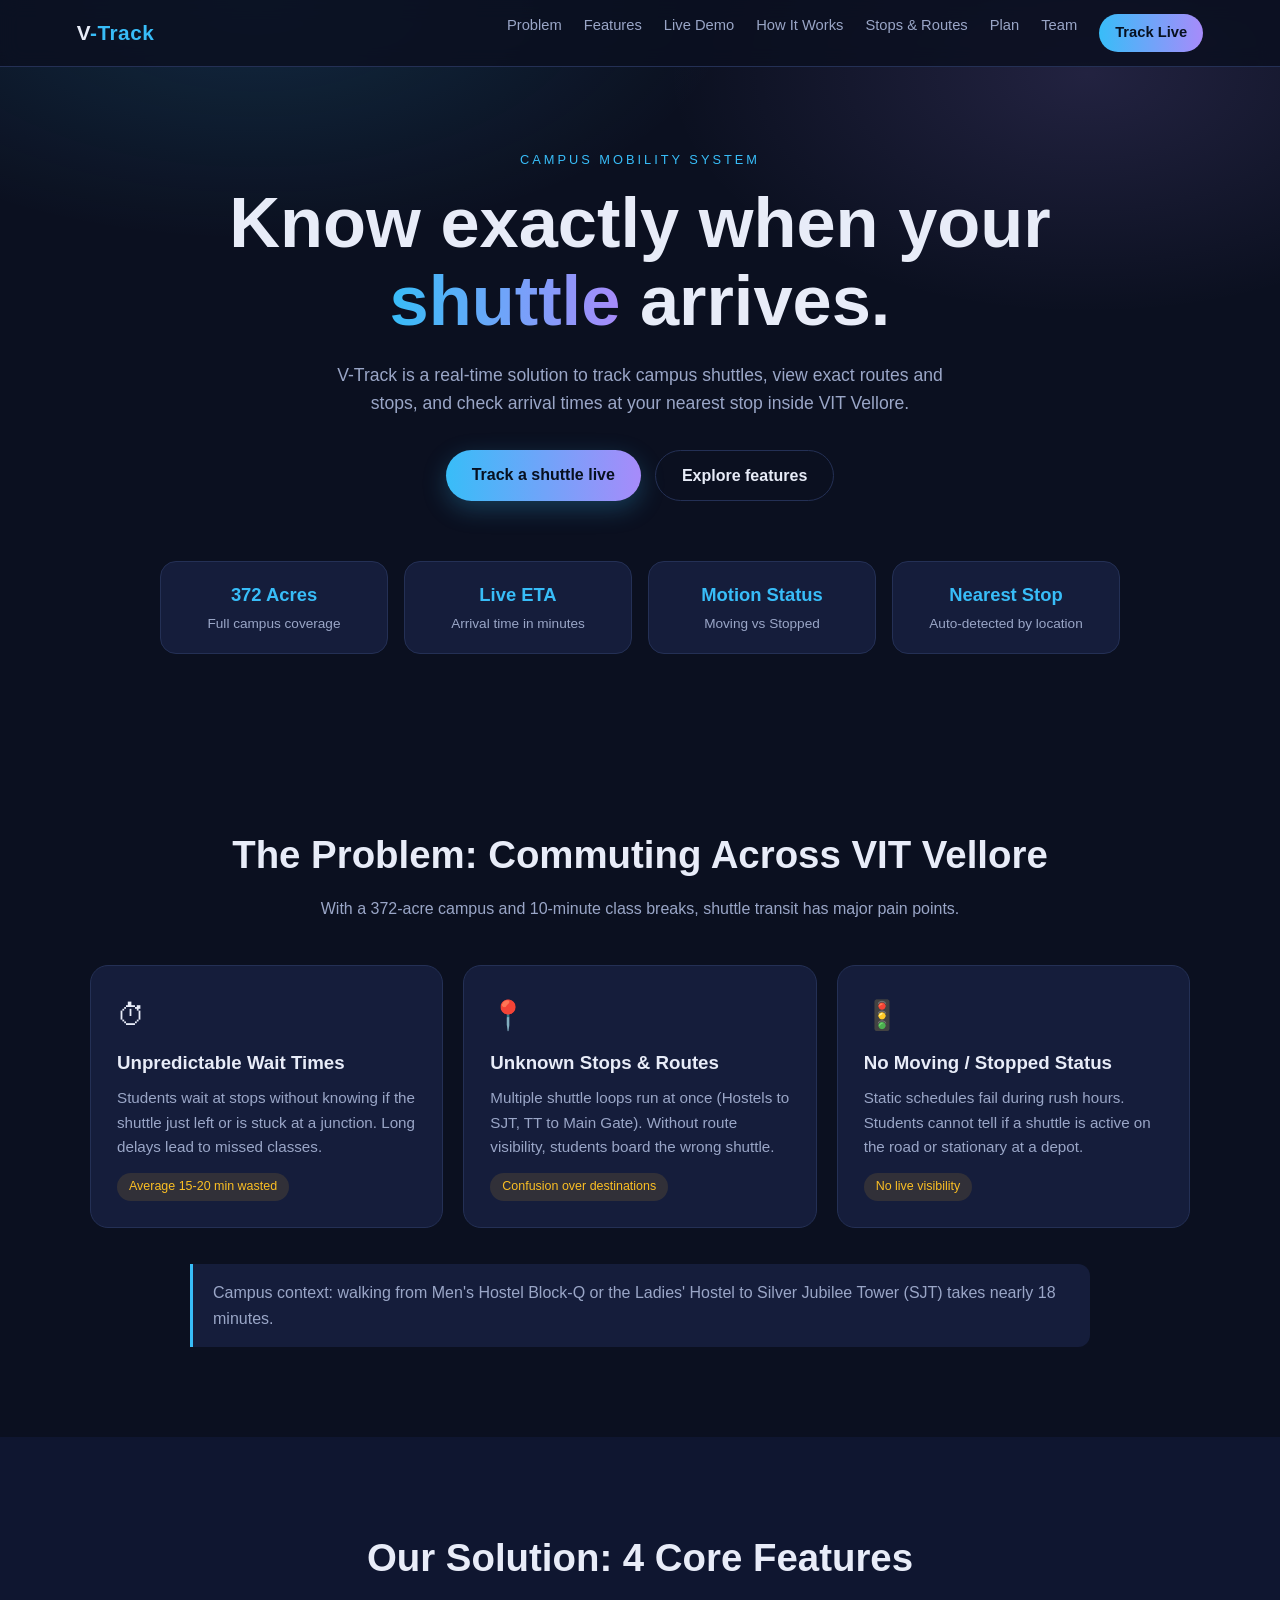
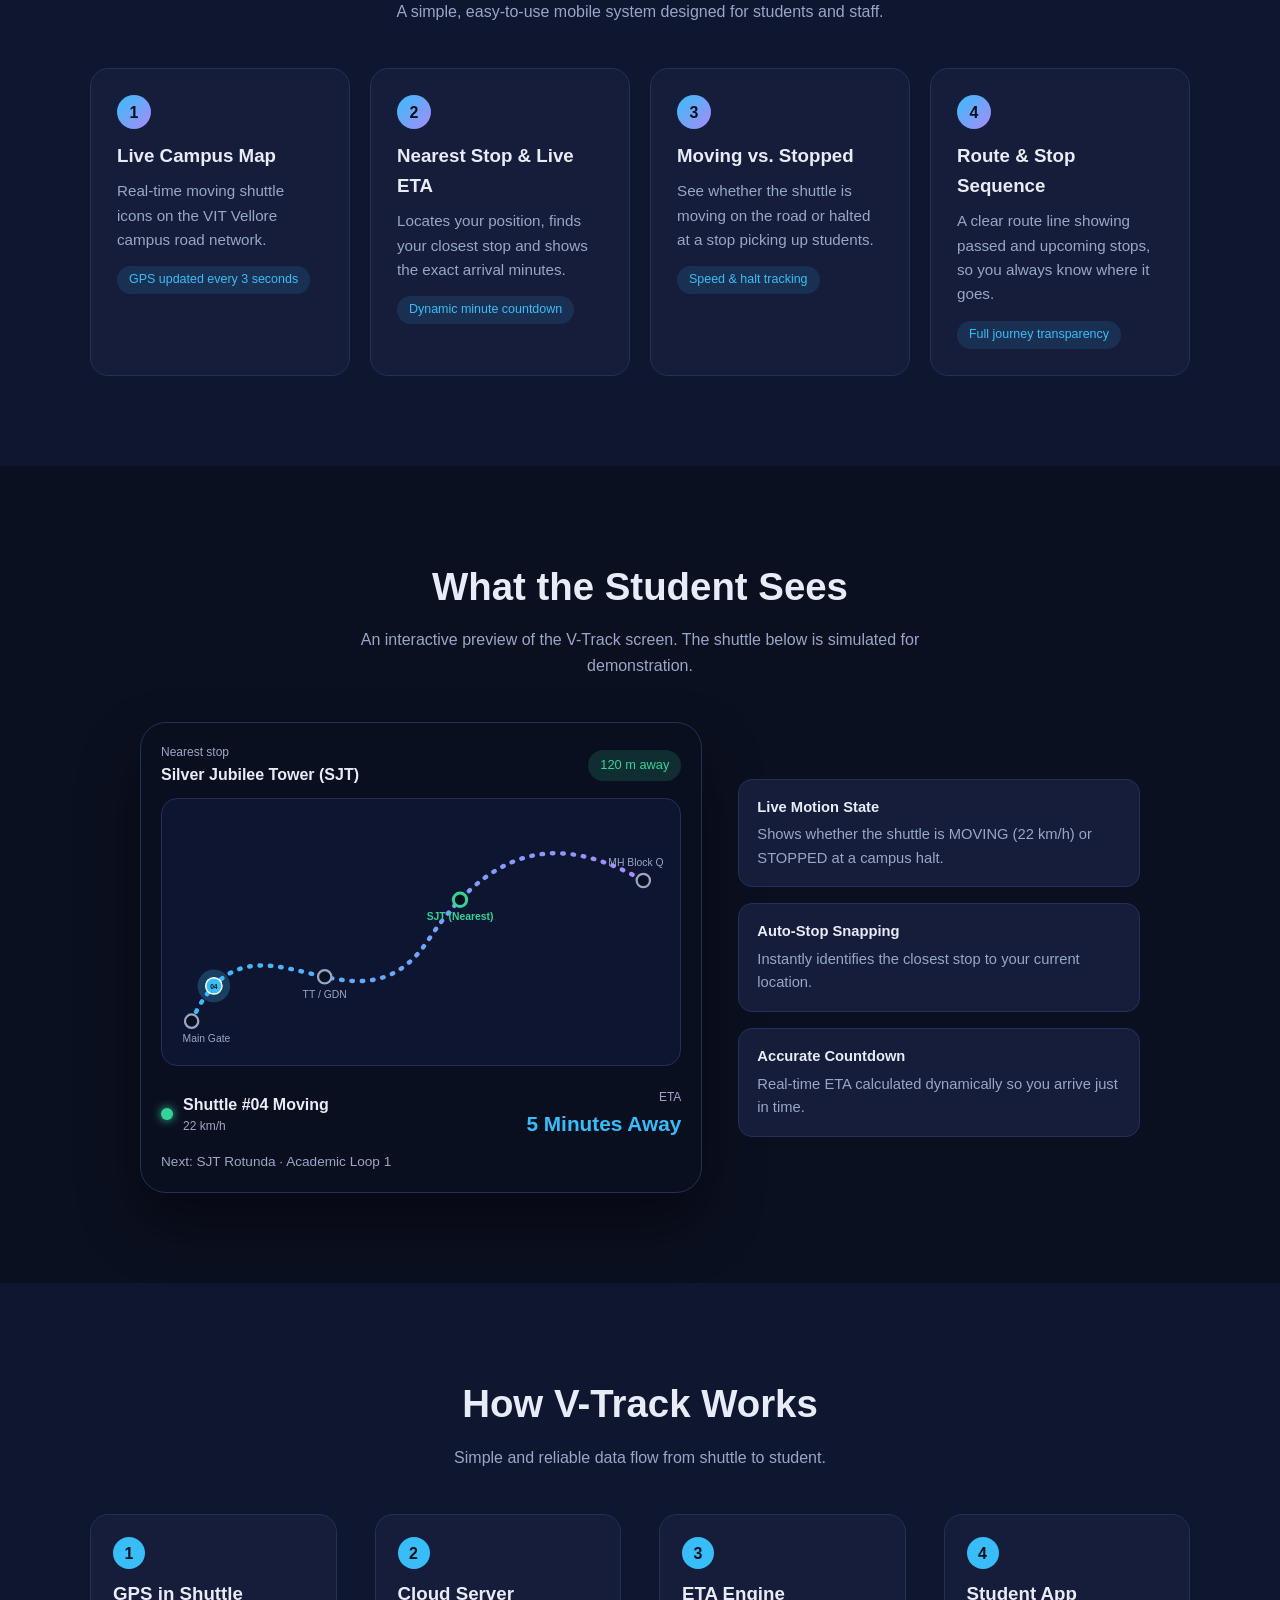
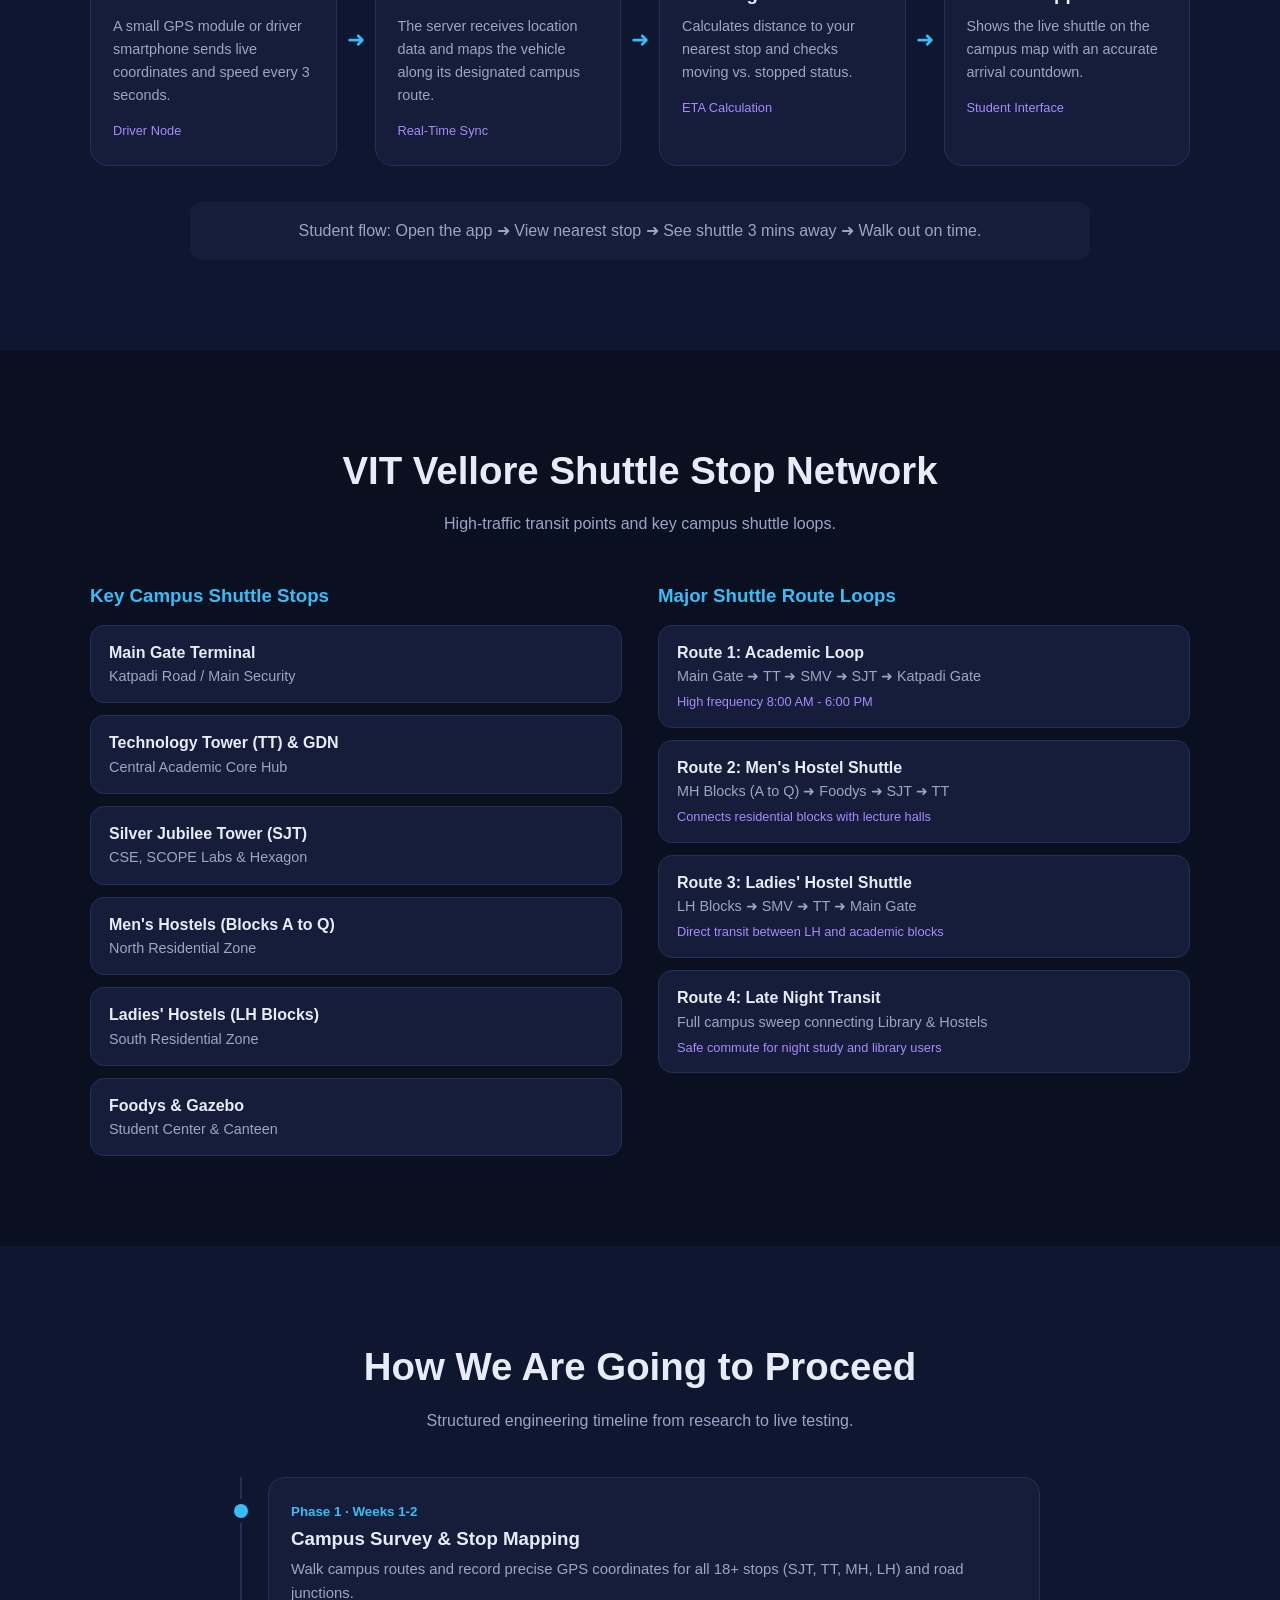
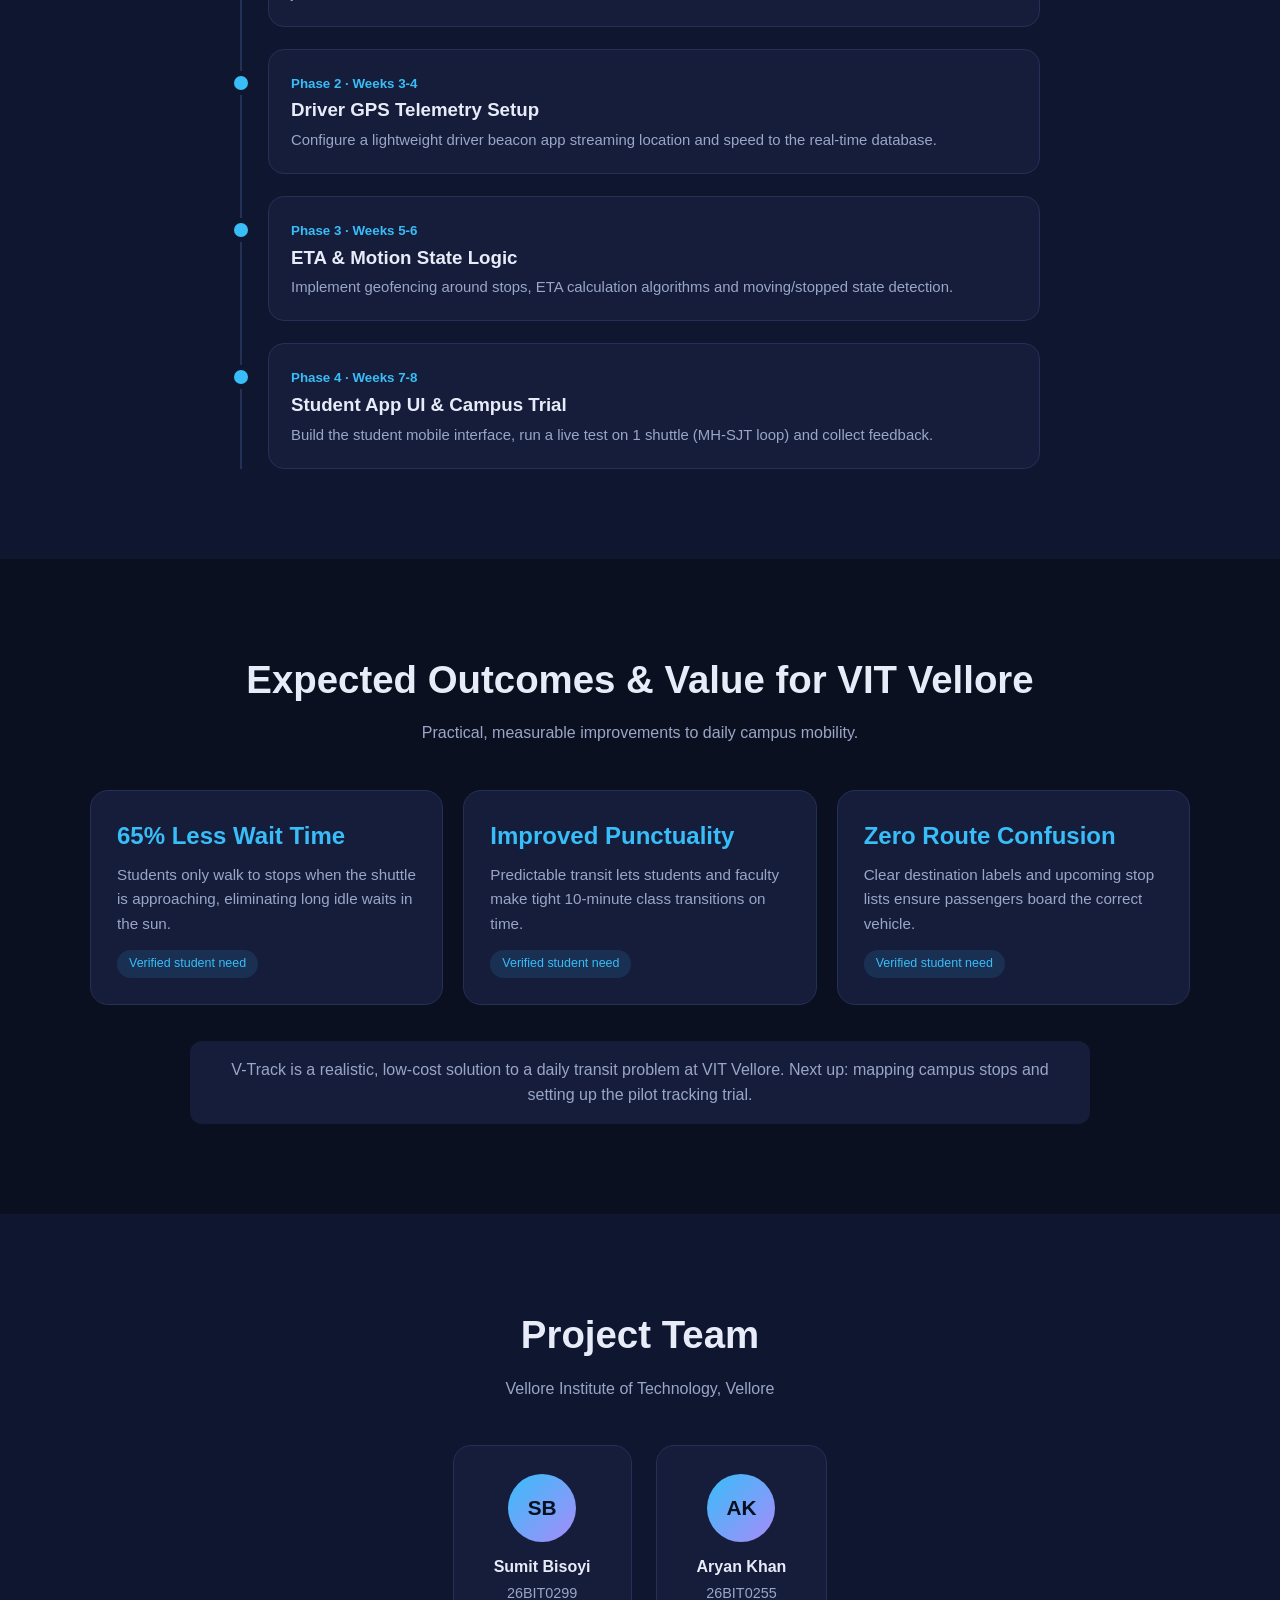
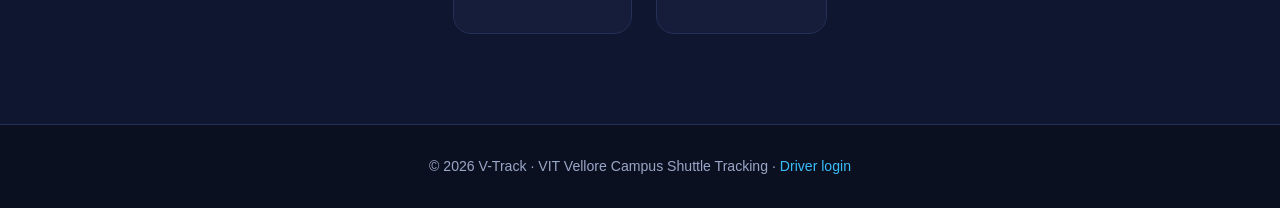
==== index.html @ 056f5ab1 "Add V-Track website and live tracking" ====
<!DOCTYPE html>
<html lang="en">
<head>
  <meta charset="UTF-8" />
  <meta name="viewport" content="width=device-width, initial-scale=1.0" />
  <title>V-Track | VIT Vellore Campus Shuttle Tracking</title>
  <meta name="description" content="V-Track: live campus shuttle tracking and ETA navigation for VIT Vellore." />
  <link rel="stylesheet" href="style.css" />
</head>
<body>

  <!-- NAV -->
  <header class="nav">
    <a href="#top" class="logo">V<span>-Track</span></a>
    <button class="menu-btn" id="menuBtn" aria-label="Toggle menu">&#9776;</button>
    <nav id="navLinks">
      <a href="#problem">Problem</a>
      <a href="#features">Features</a>
      <a href="#demo">Live Demo</a>
      <a href="#how">How It Works</a>
      <a href="#stops">Stops &amp; Routes</a>
      <a href="#plan">Plan</a>
      <a href="#team">Team</a>
      <a href="track.html" class="nav-cta">Track Live</a>
    </nav>
  </header>

  <!-- HERO -->
  <section class="hero" id="top">
    <p class="eyebrow">Campus Mobility System</p>
    <h1>Know exactly when your<br /><span class="grad">shuttle</span> arrives.</h1>
    <p class="lead">
      V-Track is a real-time solution to track campus shuttles, view exact routes and stops,
      and check arrival times at your nearest stop inside VIT Vellore.
    </p>
    <div class="cta">
      <a href="track.html" class="btn primary">Track a shuttle live</a>
      <a href="#features" class="btn ghost">Explore features</a>
    </div>

    <div class="stats">
      <div class="stat"><strong>372 Acres</strong><span>Full campus coverage</span></div>
      <div class="stat"><strong>Live ETA</strong><span>Arrival time in minutes</span></div>
      <div class="stat"><strong>Motion Status</strong><span>Moving vs Stopped</span></div>
      <div class="stat"><strong>Nearest Stop</strong><span>Auto-detected by location</span></div>
    </div>
  </section>

  <!-- PROBLEM -->
  <section class="section" id="problem">
    <h2>The Problem: Commuting Across VIT Vellore</h2>
    <p class="sub">With a 372-acre campus and 10-minute class breaks, shuttle transit has major pain points.</p>
    <div class="grid three">
      <article class="card reveal">
        <div class="icon">&#9201;</div>
        <h3>Unpredictable Wait Times</h3>
        <p>Students wait at stops without knowing if the shuttle just left or is stuck at a junction. Long delays lead to missed classes.</p>
        <span class="tag warn">Average 15-20 min wasted</span>
      </article>
      <article class="card reveal">
        <div class="icon">&#128205;</div>
        <h3>Unknown Stops &amp; Routes</h3>
        <p>Multiple shuttle loops run at once (Hostels to SJT, TT to Main Gate). Without route visibility, students board the wrong shuttle.</p>
        <span class="tag warn">Confusion over destinations</span>
      </article>
      <article class="card reveal">
        <div class="icon">&#128678;</div>
        <h3>No Moving / Stopped Status</h3>
        <p>Static schedules fail during rush hours. Students cannot tell if a shuttle is active on the road or stationary at a depot.</p>
        <span class="tag warn">No live visibility</span>
      </article>
    </div>
    <p class="note">Campus context: walking from Men's Hostel Block-Q or the Ladies' Hostel to Silver Jubilee Tower (SJT) takes nearly 18 minutes.</p>
  </section>

  <!-- FEATURES -->
  <section class="section alt" id="features">
    <h2>Our Solution: 4 Core Features</h2>
    <p class="sub">A simple, easy-to-use mobile system designed for students and staff.</p>
    <div class="grid four">
      <article class="card feature reveal">
        <span class="num">1</span>
        <h3>Live Campus Map</h3>
        <p>Real-time moving shuttle icons on the VIT Vellore campus road network.</p>
        <span class="tag">GPS updated every 3 seconds</span>
      </article>
      <article class="card feature reveal">
        <span class="num">2</span>
        <h3>Nearest Stop &amp; Live ETA</h3>
        <p>Locates your position, finds your closest stop and shows the exact arrival minutes.</p>
        <span class="tag">Dynamic minute countdown</span>
      </article>
      <article class="card feature reveal">
        <span class="num">3</span>
        <h3>Moving vs. Stopped</h3>
        <p>See whether the shuttle is moving on the road or halted at a stop picking up students.</p>
        <span class="tag">Speed &amp; halt tracking</span>
      </article>
      <article class="card feature reveal">
        <span class="num">4</span>
        <h3>Route &amp; Stop Sequence</h3>
        <p>A clear route line showing passed and upcoming stops, so you always know where it goes.</p>
        <span class="tag">Full journey transparency</span>
      </article>
    </div>
  </section>

  <!-- DEMO -->
  <section class="section" id="demo">
    <h2>What the Student Sees</h2>
    <p class="sub">An interactive preview of the V-Track screen. The shuttle below is simulated for demonstration.</p>

    <div class="phone-wrap">
      <div class="demo reveal">
        <div class="demo-top">
          <div>
            <small>Nearest stop</small>
            <strong>Silver Jubilee Tower (SJT)</strong>
          </div>
          <span class="pill">120 m away</span>
        </div>

        <svg id="map" viewBox="0 0 700 360" role="img" aria-label="Simulated campus route map">
          <defs>
            <linearGradient id="routeGrad" x1="0" x2="1">
              <stop offset="0" stop-color="#38bdf8" />
              <stop offset="1" stop-color="#a78bfa" />
            </linearGradient>
          </defs>
          <path id="route" d="M40 300 C 120 120, 260 340, 360 190 S 560 60, 650 110"
                fill="none" stroke="url(#routeGrad)" stroke-width="6" stroke-linecap="round" stroke-dasharray="2 12" />
          <g id="stopsLayer"></g>
          <g id="shuttle">
            <circle r="22" class="pulse" />
            <circle r="11" class="dot" />
            <text y="4" text-anchor="middle" class="bus-label">04</text>
          </g>
        </svg>

        <div class="demo-bottom">
          <div class="status">
            <span class="status-dot" id="statusDot"></span>
            <div>
              <strong id="statusText">Shuttle #04 Moving</strong>
              <small id="speedText">22 km/h</small>
            </div>
          </div>
          <div class="eta">
            <small>ETA</small>
            <strong id="etaText">3 Minutes Away</strong>
          </div>
        </div>
        <p class="next" id="nextText">Next: SJT Rotunda &middot; Academic Loop 1</p>
      </div>

      <ul class="callouts">
        <li><strong>Live Motion State</strong>Shows whether the shuttle is MOVING (22 km/h) or STOPPED at a campus halt.</li>
        <li><strong>Auto-Stop Snapping</strong>Instantly identifies the closest stop to your current location.</li>
        <li><strong>Accurate Countdown</strong>Real-time ETA calculated dynamically so you arrive just in time.</li>
      </ul>
    </div>
  </section>

  <!-- HOW IT WORKS -->
  <section class="section alt" id="how">
    <h2>How V-Track Works</h2>
    <p class="sub">Simple and reliable data flow from shuttle to student.</p>
    <div class="steps">
      <div class="step reveal"><span>1</span><h3>GPS in Shuttle</h3><p>A small GPS module or driver smartphone sends live coordinates and speed every 3 seconds.</p><em>Driver Node</em></div>
      <div class="arrow">&#10140;</div>
      <div class="step reveal"><span>2</span><h3>Cloud Server</h3><p>The server receives location data and maps the vehicle along its designated campus route.</p><em>Real-Time Sync</em></div>
      <div class="arrow">&#10140;</div>
      <div class="step reveal"><span>3</span><h3>ETA Engine</h3><p>Calculates distance to your nearest stop and checks moving vs. stopped status.</p><em>ETA Calculation</em></div>
      <div class="arrow">&#10140;</div>
      <div class="step reveal"><span>4</span><h3>Student App</h3><p>Shows the live shuttle on the campus map with an accurate arrival countdown.</p><em>Student Interface</em></div>
    </div>
    <p class="note center">Student flow: Open the app &#10140; View nearest stop &#10140; See shuttle 3 mins away &#10140; Walk out on time.</p>
  </section>

  <!-- STOPS & ROUTES -->
  <section class="section" id="stops">
    <h2>VIT Vellore Shuttle Stop Network</h2>
    <p class="sub">High-traffic transit points and key campus shuttle loops.</p>

    <div class="two-col">
      <div>
        <h3 class="col-title">Key Campus Shuttle Stops</h3>
        <ul class="list">
          <li><strong>Main Gate Terminal</strong><span>Katpadi Road / Main Security</span></li>
          <li><strong>Technology Tower (TT) &amp; GDN</strong><span>Central Academic Core Hub</span></li>
          <li><strong>Silver Jubilee Tower (SJT)</strong><span>CSE, SCOPE Labs &amp; Hexagon</span></li>
          <li><strong>Men's Hostels (Blocks A to Q)</strong><span>North Residential Zone</span></li>
          <li><strong>Ladies' Hostels (LH Blocks)</strong><span>South Residential Zone</span></li>
          <li><strong>Foodys &amp; Gazebo</strong><span>Student Center &amp; Canteen</span></li>
        </ul>
      </div>

      <div>
        <h3 class="col-title">Major Shuttle Route Loops</h3>
        <ul class="list routes">
          <li><strong>Route 1: Academic Loop</strong><span>Main Gate &#10140; TT &#10140; SMV &#10140; SJT &#10140; Katpadi Gate</span><em>High frequency 8:00 AM - 6:00 PM</em></li>
          <li><strong>Route 2: Men's Hostel Shuttle</strong><span>MH Blocks (A to Q) &#10140; Foodys &#10140; SJT &#10140; TT</span><em>Connects residential blocks with lecture halls</em></li>
          <li><strong>Route 3: Ladies' Hostel Shuttle</strong><span>LH Blocks &#10140; SMV &#10140; TT &#10140; Main Gate</span><em>Direct transit between LH and academic blocks</em></li>
          <li><strong>Route 4: Late Night Transit</strong><span>Full campus sweep connecting Library &amp; Hostels</span><em>Safe commute for night study and library users</em></li>
        </ul>
      </div>
    </div>
  </section>

  <!-- PLAN -->
  <section class="section alt" id="plan">
    <h2>How We Are Going to Proceed</h2>
    <p class="sub">Structured engineering timeline from research to live testing.</p>
    <div class="timeline">
      <div class="phase reveal"><small>Phase 1 &middot; Weeks 1-2</small><h3>Campus Survey &amp; Stop Mapping</h3><p>Walk campus routes and record precise GPS coordinates for all 18+ stops (SJT, TT, MH, LH) and road junctions.</p></div>
      <div class="phase reveal"><small>Phase 2 &middot; Weeks 3-4</small><h3>Driver GPS Telemetry Setup</h3><p>Configure a lightweight driver beacon app streaming location and speed to the real-time database.</p></div>
      <div class="phase reveal"><small>Phase 3 &middot; Weeks 5-6</small><h3>ETA &amp; Motion State Logic</h3><p>Implement geofencing around stops, ETA calculation algorithms and moving/stopped state detection.</p></div>
      <div class="phase reveal"><small>Phase 4 &middot; Weeks 7-8</small><h3>Student App UI &amp; Campus Trial</h3><p>Build the student mobile interface, run a live test on 1 shuttle (MH-SJT loop) and collect feedback.</p></div>
    </div>
  </section>

  <!-- OUTCOMES -->
  <section class="section" id="outcomes">
    <h2>Expected Outcomes &amp; Value for VIT Vellore</h2>
    <p class="sub">Practical, measurable improvements to daily campus mobility.</p>
    <div class="grid three">
      <article class="card reveal"><h3 class="big">65% Less Wait Time</h3><p>Students only walk to stops when the shuttle is approaching, eliminating long idle waits in the sun.</p><span class="tag">Verified student need</span></article>
      <article class="card reveal"><h3 class="big">Improved Punctuality</h3><p>Predictable transit lets students and faculty make tight 10-minute class transitions on time.</p><span class="tag">Verified student need</span></article>
      <article class="card reveal"><h3 class="big">Zero Route Confusion</h3><p>Clear destination labels and upcoming stop lists ensure passengers board the correct vehicle.</p><span class="tag">Verified student need</span></article>
    </div>
    <p class="note center">V-Track is a realistic, low-cost solution to a daily transit problem at VIT Vellore. Next up: mapping campus stops and setting up the pilot tracking trial.</p>
  </section>

  <!-- TEAM -->
  <section class="section alt" id="team">
    <h2>Project Team</h2>
    <p class="sub">Vellore Institute of Technology, Vellore</p>
    <div class="team">
      <div class="member"><div class="avatar">SB</div><strong>Sumit Bisoyi</strong><span>26BIT0299</span></div>
      <div class="member"><div class="avatar">AK</div><strong>Aryan Khan</strong><span>26BIT0255</span></div>
    </div>
  </section>

  <footer>
    <p>&copy; 2026 V-Track &middot; VIT Vellore Campus Shuttle Tracking &middot; <a href="driver.html">Driver login</a></p>
  </footer>

  <script src="script.js"></script>
</body>
</html>
---- style.css ----
:root {
  --bg: #0b1020;
  --bg-alt: #0f1630;
  --card: #151d3b;
  --border: #243055;
  --text: #e8ecf8;
  --muted: #9aa6c7;
  --accent: #38bdf8;
  --accent2: #a78bfa;
  --good: #34d399;
  --warn: #fbbf24;
  --bad: #f87171;
}

* { box-sizing: border-box; margin: 0; padding: 0; }
html { scroll-behavior: smooth; scroll-padding-top: 70px; }

body {
  font-family: -apple-system, BlinkMacSystemFont, "Segoe UI", Roboto, Helvetica, Arial, sans-serif;
  background: var(--bg);
  color: var(--text);
  line-height: 1.6;
}

a { color: inherit; text-decoration: none; }

/* NAV */
.nav {
  position: fixed; top: 0; left: 0; right: 0; z-index: 50;
  display: flex; align-items: center; justify-content: space-between;
  padding: 14px 6vw;
  background: rgba(11, 16, 32, 0.85);
  backdrop-filter: blur(10px);
  border-bottom: 1px solid var(--border);
}
.logo { font-weight: 800; font-size: 1.3rem; letter-spacing: 0.5px; }
.logo span { color: var(--accent); }
.nav nav { display: flex; gap: 22px; }
.nav nav a { color: var(--muted); font-size: 0.92rem; transition: color 0.2s; }
.nav nav a:hover { color: var(--text); }
.menu-btn { display: none; background: none; border: 0; color: var(--text); font-size: 1.6rem; cursor: pointer; }

.nav nav a.nav-cta { background: linear-gradient(90deg, var(--accent), var(--accent2)); color: #07101f; font-weight: 700; padding: 7px 16px; border-radius: 999px; }
.nav nav a.nav-cta:hover { color: #07101f; }
footer a { color: var(--accent); }

/* HERO */
.hero {
  padding: 150px 6vw 80px;
  text-align: center;
  background:
    radial-gradient(800px 400px at 20% 0%, rgba(56, 189, 248, 0.15), transparent 60%),
    radial-gradient(700px 400px at 85% 10%, rgba(167, 139, 250, 0.15), transparent 60%);
}
.eyebrow { text-transform: uppercase; letter-spacing: 3px; font-size: 0.8rem; color: var(--accent); margin-bottom: 14px; }
.hero h1 { font-size: clamp(2.4rem, 6vw, 4.4rem); line-height: 1.1; font-weight: 800; }
.grad { background: linear-gradient(90deg, var(--accent), var(--accent2)); -webkit-background-clip: text; background-clip: text; color: transparent; }
.lead { max-width: 640px; margin: 22px auto 0; color: var(--muted); font-size: 1.1rem; }
.cta { margin-top: 32px; display: flex; gap: 14px; justify-content: center; flex-wrap: wrap; }
.btn { padding: 12px 26px; border-radius: 999px; font-weight: 600; transition: transform 0.2s, box-shadow 0.2s; }
.btn:hover { transform: translateY(-2px); }
.btn.primary { background: linear-gradient(90deg, var(--accent), var(--accent2)); color: #07101f; box-shadow: 0 8px 24px rgba(56, 189, 248, 0.25); }
.btn.ghost { border: 1px solid var(--border); color: var(--text); }

.stats { margin: 60px auto 0; max-width: 960px; display: grid; grid-template-columns: repeat(4, 1fr); gap: 16px; }
.stat { background: var(--card); border: 1px solid var(--border); border-radius: 16px; padding: 18px 12px; }
.stat strong { display: block; font-size: 1.15rem; color: var(--accent); }
.stat span { font-size: 0.85rem; color: var(--muted); }

/* SECTIONS */
.section { padding: 90px 6vw; }
.section.alt { background: var(--bg-alt); }
.section h2 { font-size: clamp(1.7rem, 3.5vw, 2.4rem); text-align: center; }
.sub { text-align: center; color: var(--muted); margin: 10px auto 44px; max-width: 640px; }
.note { margin-top: 36px; color: var(--muted); padding: 16px 20px; border-left: 3px solid var(--accent); background: var(--card); border-radius: 0 12px 12px 0; max-width: 900px; margin-inline: auto; }
.note.center { text-align: center; border-left: 0; border-radius: 12px; }

.grid { display: grid; gap: 20px; max-width: 1100px; margin: 0 auto; }
.grid.three { grid-template-columns: repeat(3, 1fr); }
.grid.four { grid-template-columns: repeat(4, 1fr); }

.card {
  background: var(--card); border: 1px solid var(--border); border-radius: 18px; padding: 26px;
  transition: transform 0.25s, border-color 0.25s;
}
.card:hover { transform: translateY(-5px); border-color: var(--accent); }
.card h3 { margin-bottom: 8px; }
.card p { color: var(--muted); font-size: 0.95rem; }
.card .icon { font-size: 1.8rem; margin-bottom: 10px; }
.card .big { font-size: 1.5rem; color: var(--accent); }
.card.feature .num {
  display: inline-grid; place-items: center; width: 34px; height: 34px; border-radius: 50%;
  background: linear-gradient(135deg, var(--accent), var(--accent2)); color: #07101f; font-weight: 800; margin-bottom: 12px;
}
.tag { display: inline-block; margin-top: 14px; padding: 4px 12px; font-size: 0.78rem; border-radius: 999px; background: rgba(56, 189, 248, 0.12); color: var(--accent); }
.tag.warn { background: rgba(251, 191, 36, 0.12); color: var(--warn); }

/* DEMO */
.phone-wrap { max-width: 1000px; margin: 0 auto; display: grid; grid-template-columns: 1.4fr 1fr; gap: 36px; align-items: center; }
.demo { background: #0a0f1f; border: 1px solid var(--border); border-radius: 26px; padding: 20px; box-shadow: 0 30px 60px rgba(0, 0, 0, 0.45); }
.demo-top { display: flex; justify-content: space-between; align-items: center; gap: 10px; margin-bottom: 10px; }
.demo-top small, .eta small, .status small { display: block; color: var(--muted); font-size: 0.75rem; }
.pill { background: rgba(52, 211, 153, 0.15); color: var(--good); padding: 5px 12px; border-radius: 999px; font-size: 0.8rem; white-space: nowrap; }

#map { width: 100%; height: auto; background: #0d1530; border-radius: 16px; border: 1px solid var(--border); }
.stop-dot { fill: #0b1020; stroke: var(--muted); stroke-width: 3; }
.stop-dot.near { stroke: var(--good); stroke-width: 4; }
.stop-label { fill: var(--muted); font-size: 14px; text-anchor: middle; }
.stop-label.near { fill: var(--good); font-weight: 700; }
#shuttle .dot { fill: var(--accent); stroke: #fff; stroke-width: 2; }
#shuttle .pulse { fill: rgba(56, 189, 248, 0.25); animation: pulse 1.6s infinite ease-out; transform-box: fill-box; transform-origin: center; }
#shuttle.stopped .dot { fill: var(--bad); }
#shuttle.stopped .pulse { fill: rgba(248, 113, 113, 0.25); animation: none; }
.bus-label { font-size: 9px; font-weight: 800; fill: #07101f; }
@keyframes pulse { 0% { transform: scale(0.6); opacity: 1; } 100% { transform: scale(1.4); opacity: 0; } }

.demo-bottom { display: flex; justify-content: space-between; align-items: center; margin-top: 14px; gap: 12px; }
.status { display: flex; align-items: center; gap: 10px; }
.status-dot { width: 12px; height: 12px; border-radius: 50%; background: var(--good); box-shadow: 0 0 10px var(--good); }
.status-dot.stopped { background: var(--bad); box-shadow: 0 0 10px var(--bad); }
.eta { text-align: right; }
.eta strong { font-size: 1.3rem; color: var(--accent); }
.next { margin-top: 10px; font-size: 0.85rem; color: var(--muted); }

.callouts { list-style: none; display: grid; gap: 16px; }
.callouts li { background: var(--card); border: 1px solid var(--border); border-radius: 14px; padding: 16px 18px; color: var(--muted); font-size: 0.92rem; }
.callouts strong { display: block; color: var(--text); margin-bottom: 4px; }

/* STEPS */
.steps { max-width: 1100px; margin: 0 auto; display: flex; align-items: stretch; gap: 10px; }
.step { flex: 1; background: var(--card); border: 1px solid var(--border); border-radius: 18px; padding: 22px; }
.step span { display: inline-grid; place-items: center; width: 32px; height: 32px; border-radius: 50%; background: var(--accent); color: #07101f; font-weight: 800; margin-bottom: 10px; }
.step p { color: var(--muted); font-size: 0.9rem; margin: 6px 0 10px; }
.step em { font-style: normal; color: var(--accent2); font-size: 0.8rem; }
.arrow { align-self: center; color: var(--accent); font-size: 1.4rem; }

/* STOPS */
.two-col { max-width: 1100px; margin: 0 auto; display: grid; grid-template-columns: 1fr 1fr; gap: 36px; }
.col-title { margin-bottom: 14px; color: var(--accent); }
.list { list-style: none; display: grid; gap: 12px; }
.list li { background: var(--card); border: 1px solid var(--border); border-radius: 14px; padding: 14px 18px; }
.list strong { display: block; }
.list span { display: block; color: var(--muted); font-size: 0.9rem; }
.list em { display: block; font-style: normal; color: var(--accent2); font-size: 0.8rem; margin-top: 4px; }

/* TIMELINE */
.timeline { max-width: 800px; margin: 0 auto; border-left: 2px solid var(--border); padding-left: 26px; display: grid; gap: 22px; }
.phase { position: relative; background: var(--card); border: 1px solid var(--border); border-radius: 16px; padding: 20px 22px; }
.phase::before { content: ""; position: absolute; left: -35px; top: 26px; width: 14px; height: 14px; border-radius: 50%; background: var(--accent); box-shadow: 0 0 0 5px var(--bg-alt); }
.phase small { color: var(--accent); font-weight: 600; }
.phase p { color: var(--muted); font-size: 0.93rem; margin-top: 4px; }

/* TEAM */
.team { display: flex; justify-content: center; gap: 24px; flex-wrap: wrap; }
.member { background: var(--card); border: 1px solid var(--border); border-radius: 18px; padding: 28px 40px; text-align: center; }
.avatar { width: 68px; height: 68px; border-radius: 50%; margin: 0 auto 12px; display: grid; place-items: center; font-weight: 800; font-size: 1.3rem; color: #07101f; background: linear-gradient(135deg, var(--accent), var(--accent2)); }
.member strong { display: block; }
.member span { color: var(--muted); font-size: 0.9rem; }

footer { text-align: center; padding: 30px; color: var(--muted); border-top: 1px solid var(--border); font-size: 0.88rem; }

/* REVEAL ANIMATION */
.reveal { opacity: 0; transform: translateY(24px); transition: opacity 0.6s ease, transform 0.6s ease; }
.reveal.visible { opacity: 1; transform: none; }

/* RESPONSIVE */
@media (max-width: 900px) {
  .grid.three, .grid.four, .two-col, .phone-wrap { grid-template-columns: 1fr; }
  .stats { grid-template-columns: repeat(2, 1fr); }
  .steps { flex-direction: column; }
  .arrow { transform: rotate(90deg); align-self: center; }
  .menu-btn { display: block; }
  .nav nav {
    display: none; position: absolute; top: 100%; left: 0; right: 0; flex-direction: column; gap: 0;
    background: var(--bg); border-bottom: 1px solid var(--border);
  }
  .nav nav.open { display: flex; }
  .nav nav a { padding: 14px 6vw; border-top: 1px solid var(--border); }
}
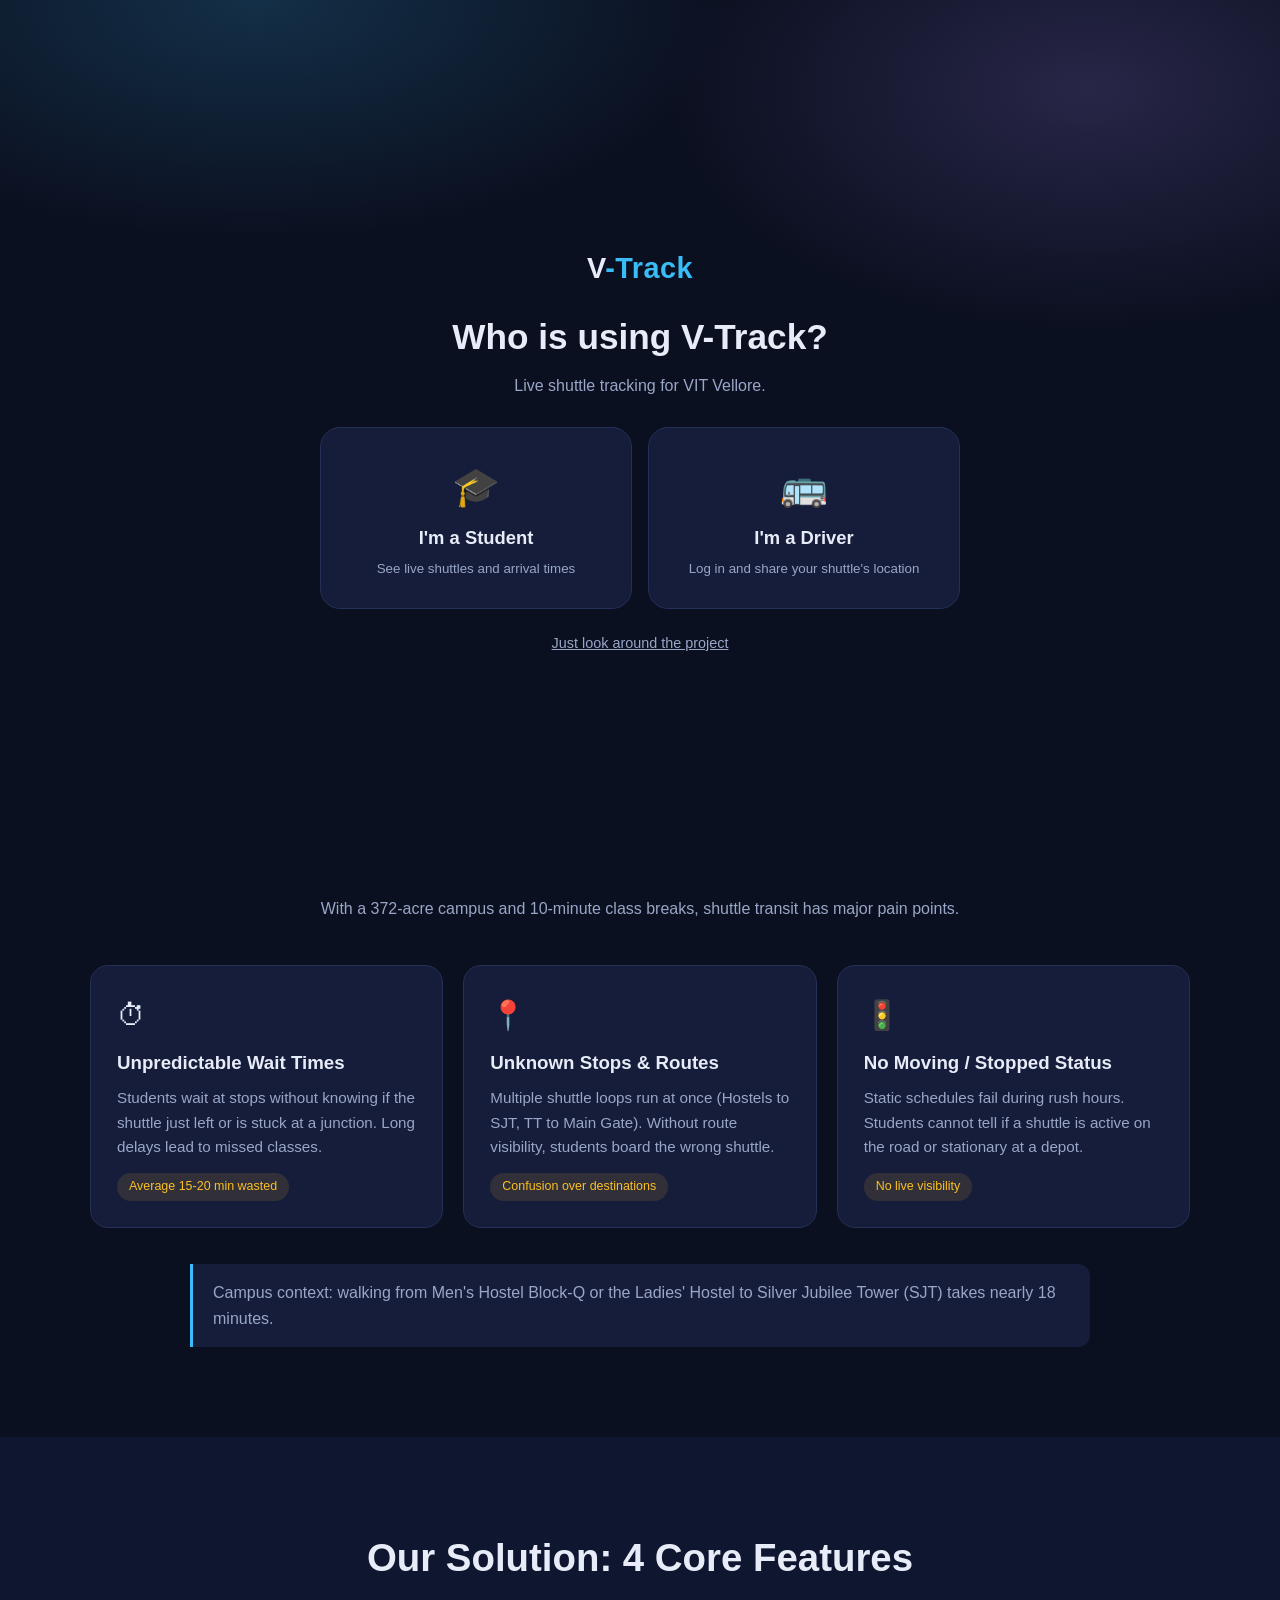
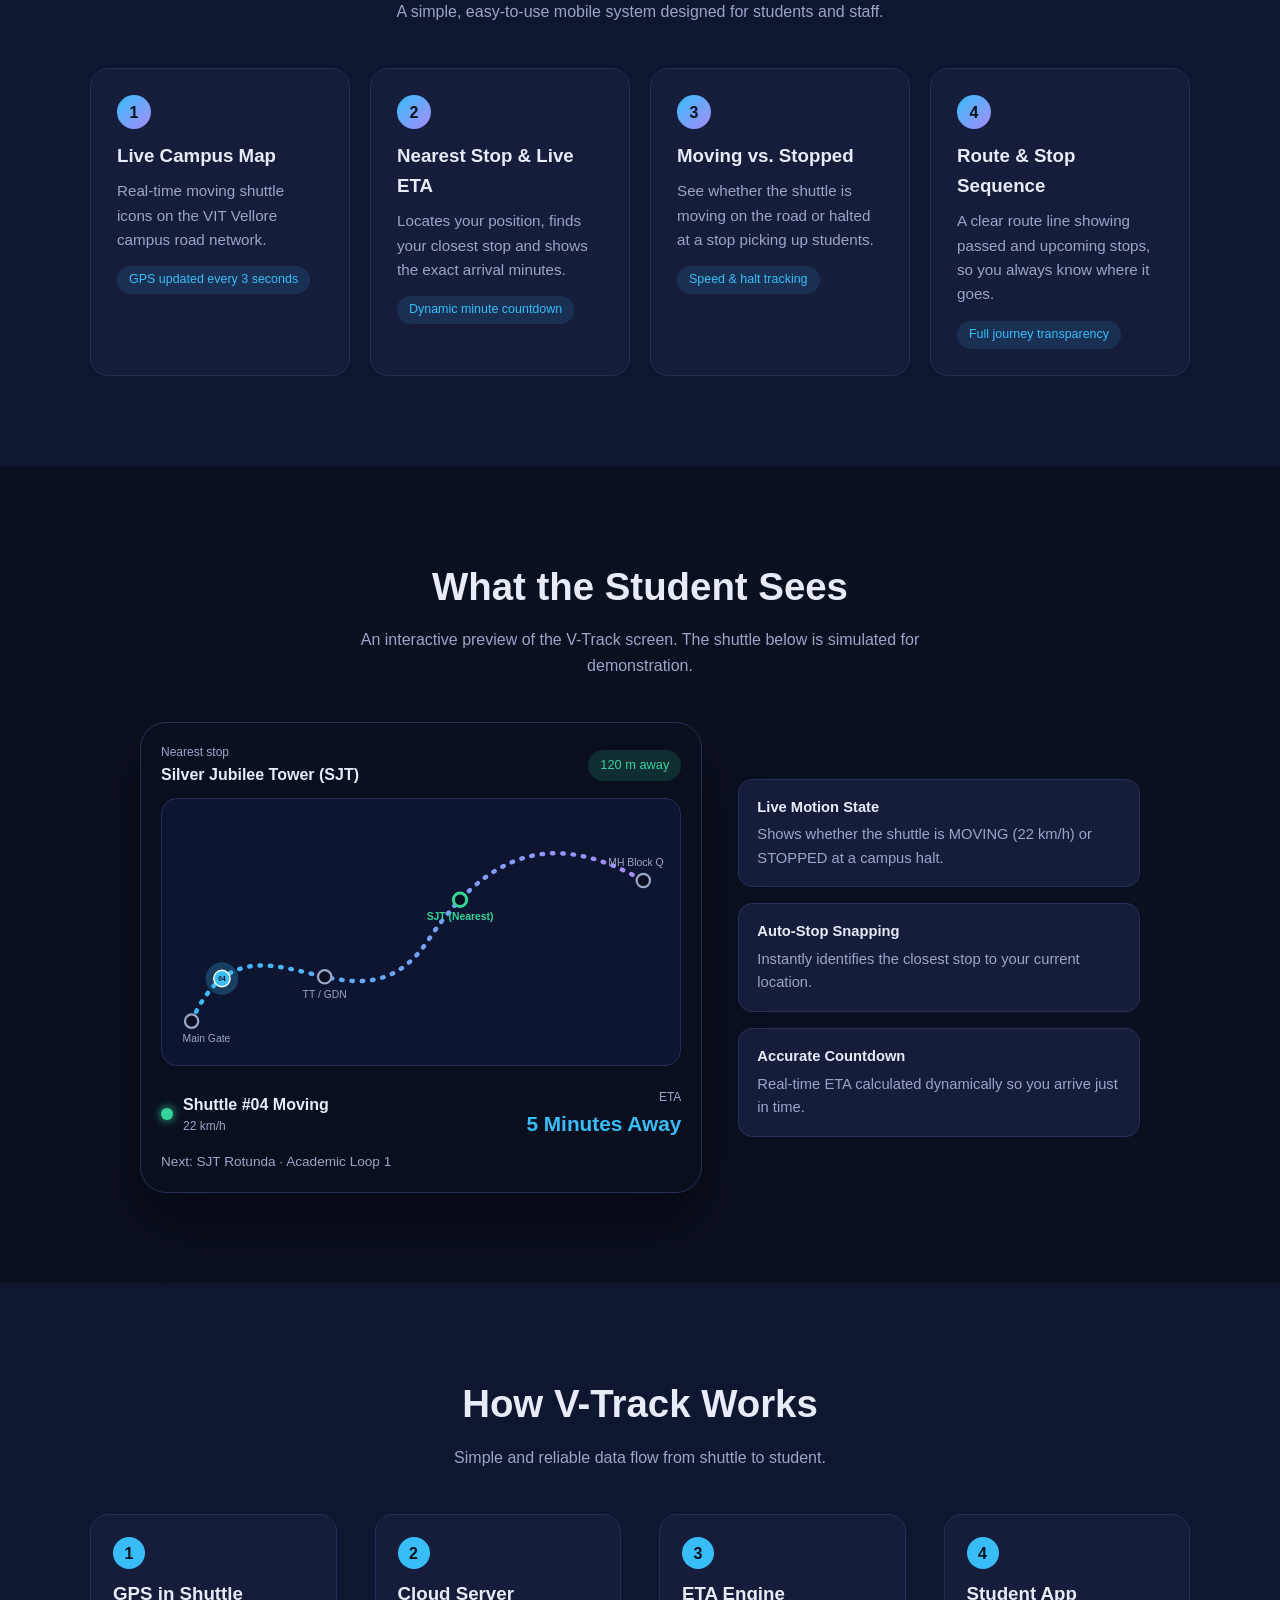
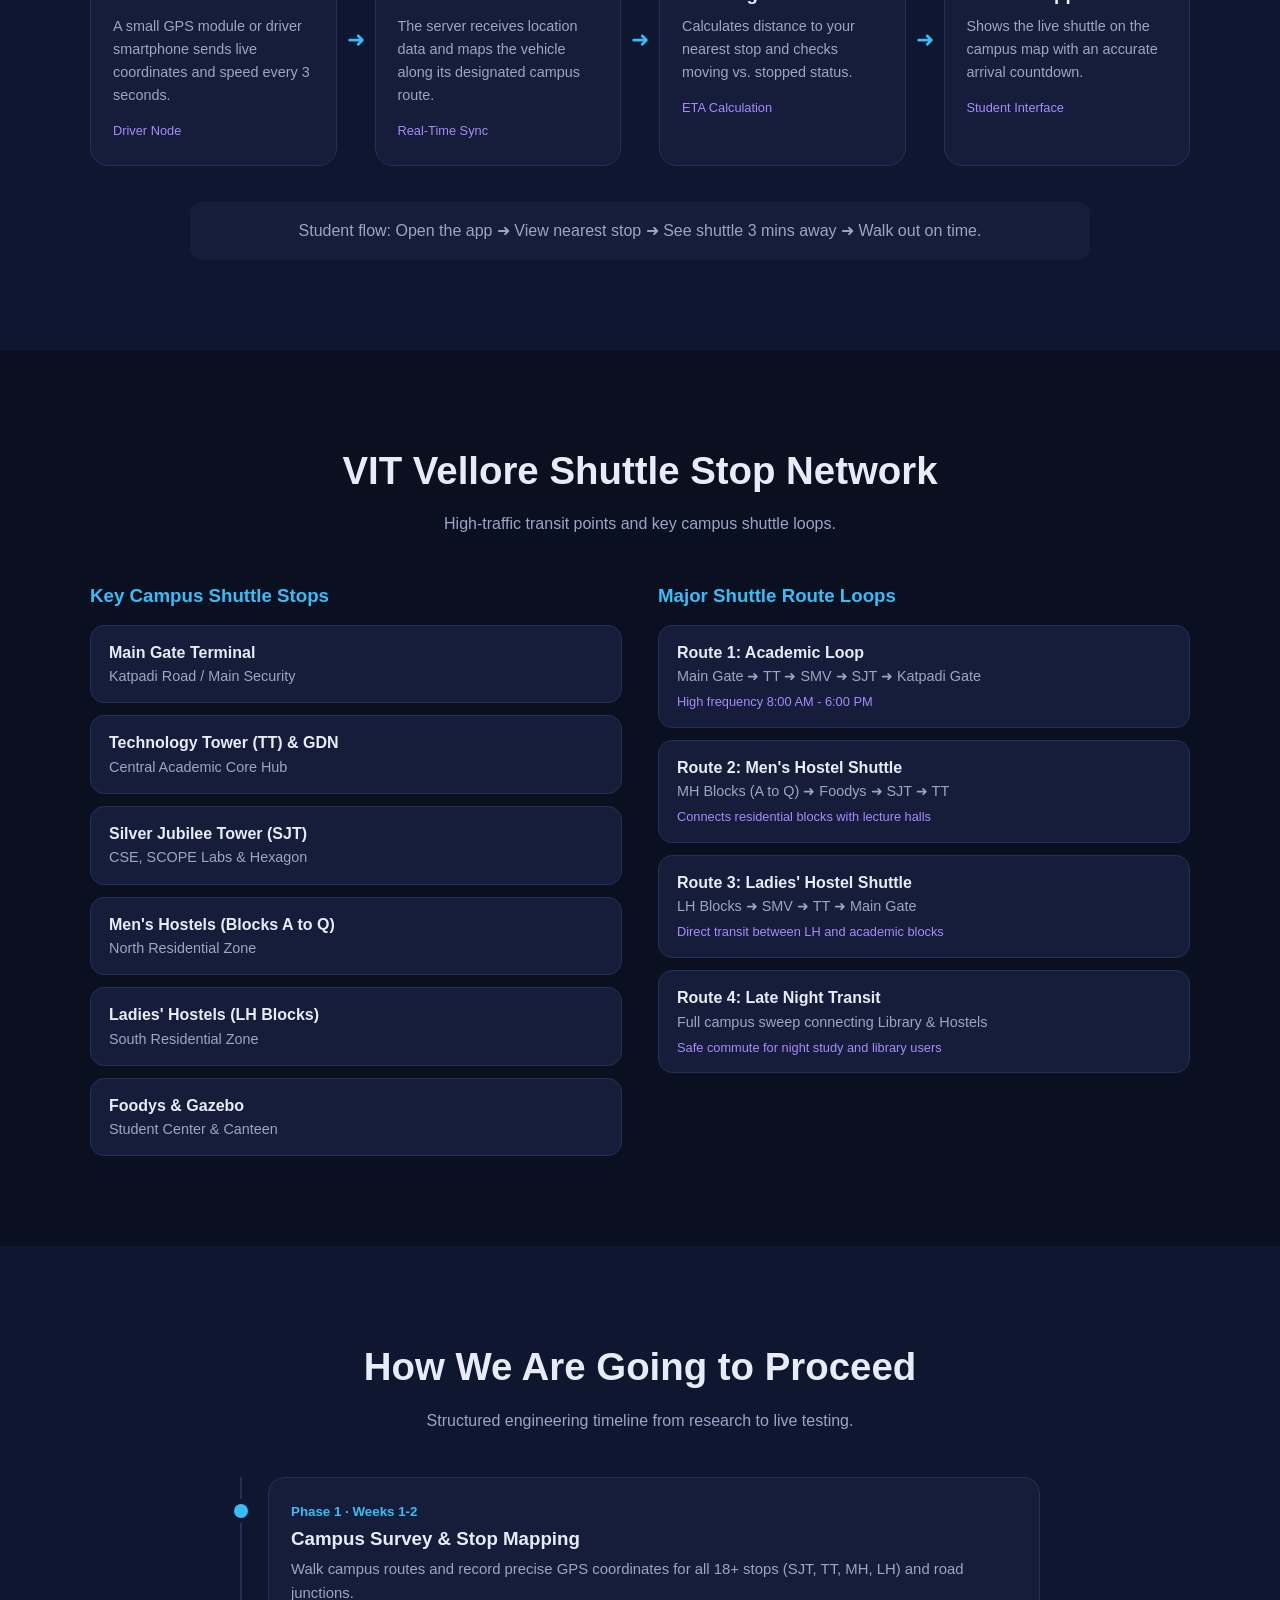
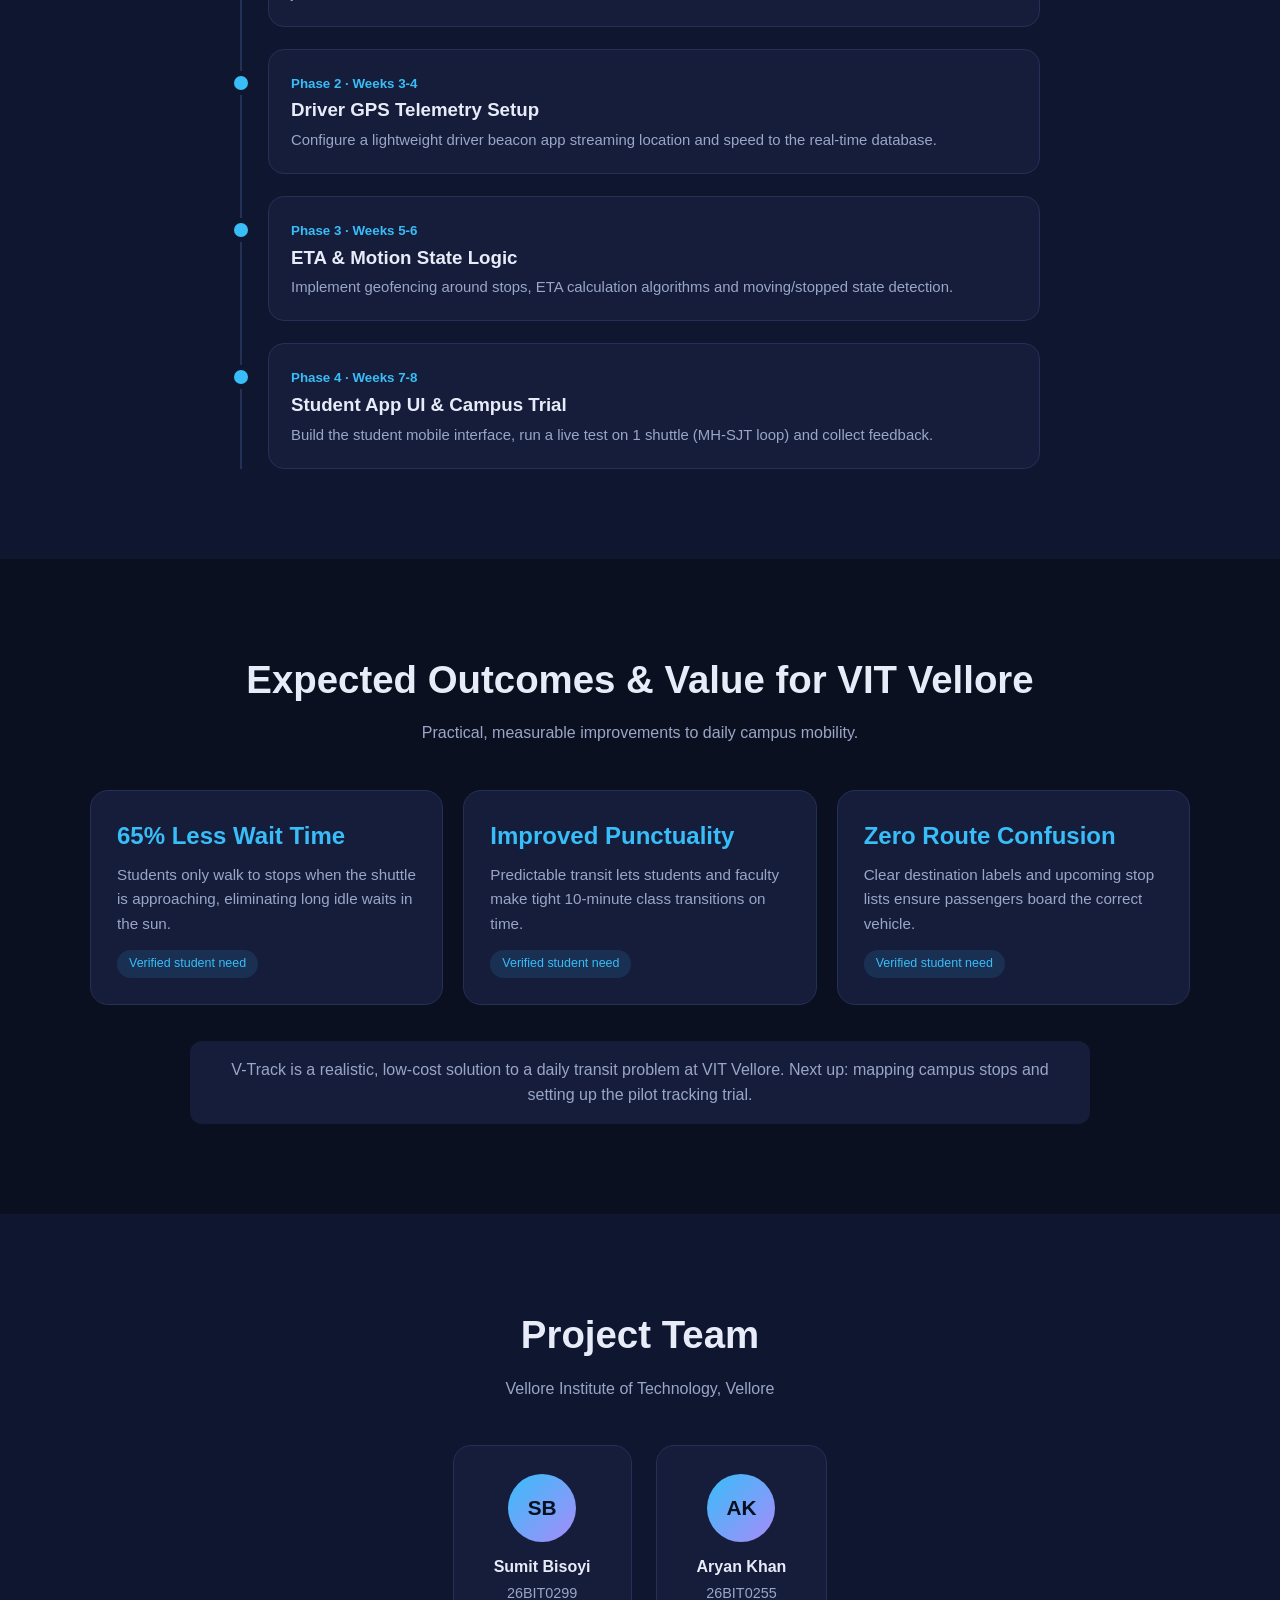
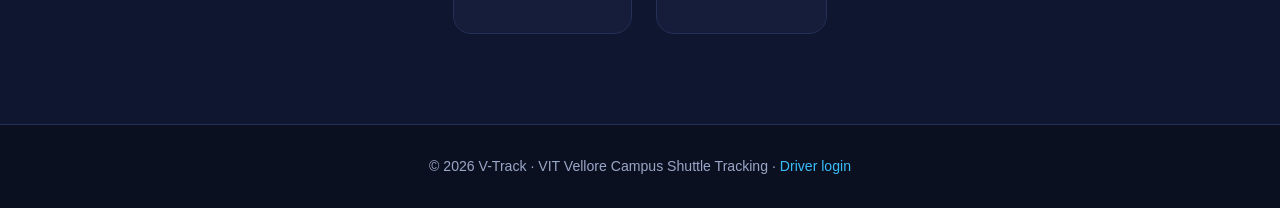
==== commit 1c0244ed: "Add role chooser and driver login" ====
--- a/index.html
+++ b/index.html
@@ -8,6 +8,29 @@
   <link rel="stylesheet" href="style.css" />
 </head>
 <body>
+
+  <!-- ROLE CHOOSER (shown when the site opens) -->
+  <div class="gate" id="roleGate" role="dialog" aria-modal="true" aria-labelledby="gateTitle">
+    <div class="gate-box">
+      <div class="logo">V<span>-Track</span></div>
+      <h2 id="gateTitle">Who is using V-Track?</h2>
+      <p class="gate-sub">Live shuttle tracking for VIT Vellore.</p>
+      <div class="gate-choices">
+        <a class="gate-card" href="track.html">
+          <span class="gate-ico">&#127891;</span>
+          <strong>I'm a Student</strong>
+          <small>See live shuttles and arrival times</small>
+        </a>
+        <a class="gate-card" href="driver.html">
+          <span class="gate-ico">&#128652;</span>
+          <strong>I'm a Driver</strong>
+          <small>Log in and share your shuttle's location</small>
+        </a>
+      </div>
+      <button type="button" class="gate-skip" id="gateSkip">Just look around the project</button>
+    </div>
+  </div>
+
 
   <!-- NAV -->
   <header class="nav">
--- a/style.css
+++ b/style.css
@@ -177,3 +177,22 @@
   .nav nav.open { display: flex; }
   .nav nav a { padding: 14px 6vw; border-top: 1px solid var(--border); }
 }
+
+/* ROLE CHOOSER */
+.gate { position: fixed; inset: 0; z-index: 100; display: grid; place-items: center; padding: 20px;
+  background: radial-gradient(800px 400px at 20% 0%, rgba(56,189,248,0.18), transparent 60%),
+              radial-gradient(700px 400px at 85% 10%, rgba(167,139,250,0.18), transparent 60%), var(--bg); }
+.gate[hidden] { display: none; }
+.gate-box { width: 100%; max-width: 640px; text-align: center; }
+.gate-box .logo { font-size: 1.8rem; margin-bottom: 18px; }
+.gate-box h2 { font-size: clamp(1.6rem, 4vw, 2.2rem); }
+.gate-sub { color: var(--muted); margin: 8px 0 28px; }
+.gate-choices { display: grid; grid-template-columns: 1fr 1fr; gap: 16px; }
+.gate-card { display: flex; flex-direction: column; gap: 6px; align-items: center; padding: 28px 18px; background: var(--card);
+  border: 1px solid var(--border); border-radius: 20px; transition: transform 0.2s, border-color 0.2s; }
+.gate-card:hover, .gate-card:focus-visible { transform: translateY(-4px); border-color: var(--accent); outline: none; }
+.gate-card strong { font-size: 1.15rem; }
+.gate-card small { color: var(--muted); }
+.gate-ico { font-size: 2.4rem; }
+.gate-skip { margin-top: 26px; background: none; border: 0; color: var(--muted); text-decoration: underline; cursor: pointer; font-size: 0.9rem; }
+@media (max-width: 560px) { .gate-choices { grid-template-columns: 1fr; } }
